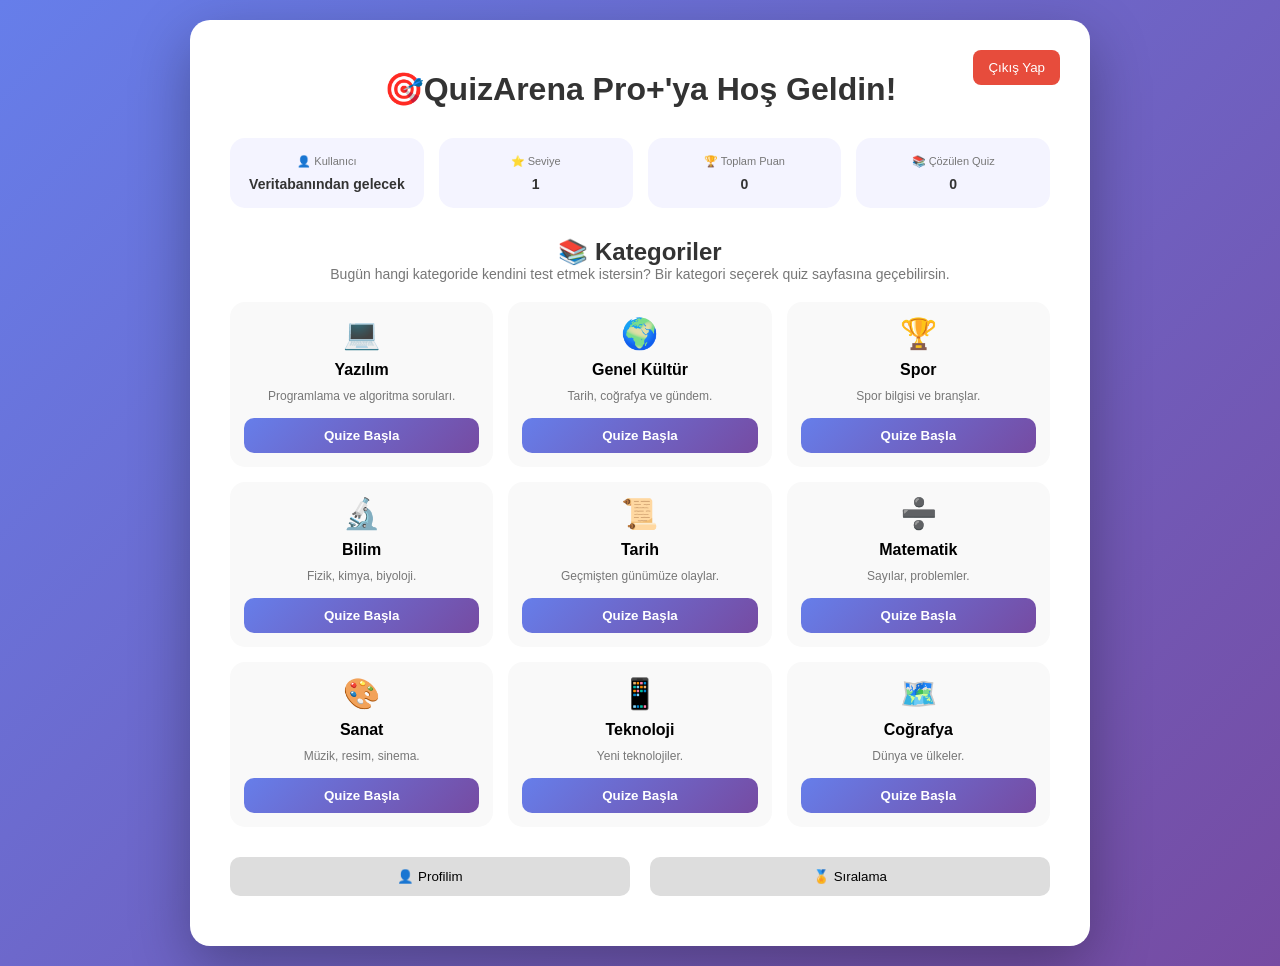
==== frontend/home.html @ d9ba3770 "frontend tamamlandi, quiz akisi ve sayfalar eklendi" ====
<!DOCTYPE html>
<html lang="tr">
<head>
    <meta charset="UTF-8">
    <meta name="viewport" content="width=device-width, initial-scale=1.0">
    <title>QuizArena Pro+ - Ana Sayfa</title>

    <link rel="stylesheet" href="css/home.css">
</head>
<body>

    <div class="container">

        <div class="home-card">

            <button type="button" class="logout-btn" id="logoutBtn">
                Çıkış Yap
            </button>

            <div class="welcome-area">
                <h2>🎯QuizArena Pro+'ya Hoş Geldin!</h2>
            </div>

            <div class="profile-info-box">
                <div class="profile-item">
                    <span class="profile-label">👤 Kullanıcı</span>
                    <strong id="profileUsername">Veritabanından gelecek</strong>
                </div>

                <div class="profile-item">
                    <span class="profile-label">⭐ Seviye</span>
                    <strong id="profileLevel">1</strong>
                </div>

                <div class="profile-item">
                    <span class="profile-label">🏆 Toplam Puan</span>
                    <strong id="profileScore">0</strong>
                </div>

                <div class="profile-item">
                    <span class="profile-label">📚 Çözülen Quiz</span>
                    <strong id="profileQuizCount">0</strong>
                </div>
            </div>

            <div class="section-title">
                <h3>📚 Kategoriler</h3>
                <p>Bugün hangi kategoride kendini test etmek istersin? Bir kategori seçerek quiz sayfasına geçebilirsin.</p>
            </div>

            <div class="category-grid">

    <div class="category-card" data-category="Yazılım">
        <div class="category-icon">💻</div>
        <h4>Yazılım</h4>
        <p>Programlama ve algoritma soruları.</p>
        <button class="start-btn">Quize Başla</button>
    </div>

    <div class="category-card" data-category="Genel Kültür">
        <div class="category-icon">🌍</div>
        <h4>Genel Kültür</h4>
        <p>Tarih, coğrafya ve gündem.</p>
        <button class="start-btn">Quize Başla</button>
    </div>

    <div class="category-card" data-category="Spor">
        <div class="category-icon">🏆</div>
        <h4>Spor</h4>
        <p>Spor bilgisi ve branşlar.</p>
        <button class="start-btn">Quize Başla</button>
    </div>

    <div class="category-card" data-category="Bilim">
        <div class="category-icon">🔬</div>
        <h4>Bilim</h4>
        <p>Fizik, kimya, biyoloji.</p>
        <button class="start-btn">Quize Başla</button>
    </div>

    <div class="category-card" data-category="Tarih">
        <div class="category-icon">📜</div>
        <h4>Tarih</h4>
        <p>Geçmişten günümüze olaylar.</p>
        <button class="start-btn">Quize Başla</button>
    </div>

    <div class="category-card" data-category="Matematik">
        <div class="category-icon">➗</div>
        <h4>Matematik</h4>
        <p>Sayılar, problemler.</p>
        <button class="start-btn">Quize Başla</button>
    </div>

    <div class="category-card" data-category="Sanat">
        <div class="category-icon">🎨</div>
        <h4>Sanat</h4>
        <p>Müzik, resim, sinema.</p>
        <button class="start-btn">Quize Başla</button>
    </div>

    <div class="category-card" data-category="Teknoloji">
        <div class="category-icon">📱</div>
        <h4>Teknoloji</h4>
        <p>Yeni teknolojiler.</p>
        <button class="start-btn">Quize Başla</button>
    </div>

    <div class="category-card" data-category="Coğrafya">
        <div class="category-icon">🗺️</div>
        <h4>Coğrafya</h4>
        <p>Dünya ve ülkeler.</p>
        <button class="start-btn">Quize Başla</button>
    </div>

</div>
            
            <div class="quick-actions">
                <button type="button" class="secondary-btn" id="profileBtn">
                    👤 Profilim
                </button>

                <button type="button" class="secondary-btn" id="leaderboardBtn">
                    🏅 Sıralama
                </button>
            </div>

        </div>

    </div>

    <script src="js/home.js"></script>

</body>
</html>
---- frontend/css/home.css ----
/* ========================================
   HOME.CSS - Ana Sayfa
   ======================================== */

* {
    margin: 0;
    padding: 0;
    box-sizing: border-box;
}

body {
    font-family: 'Segoe UI', Tahoma, Geneva, Verdana, sans-serif;
    background: linear-gradient(135deg, #667eea, #764ba2);
    min-height: 100vh;
}

.container {
    display: flex;
    justify-content: center;
    align-items: center;
    min-height: 100vh;
    padding: 20px;
}

.home-card {
    position: relative;
    background: white;
    border-radius: 20px;
    padding: 50px 40px;
    box-shadow: 0 20px 60px rgba(0, 0, 0, 0.3);
    width: 100%;
    max-width: 900px;
}

/* ========== WELCOME ========== */
.welcome-area {
    text-align: center;
    margin-bottom: 25px;
}

.welcome-area h2 {
    font-size: 32px;
    margin-bottom: 8px;
    color: #333;
}

.welcome-area p {
    color: #555;
    font-size: 16px;
}

/* ========== LOGOUT ========== */
.logout-btn {
    position: absolute;
    top: 30px;
    right: 30px;
    padding: 10px 15px;
    background: #e74c3c;
    color: white;
    border: none;
    border-radius: 8px;
    cursor: pointer;
    transition: transform 0.2s ease, background 0.2s ease;
}

.logout-btn:hover {
    background: #c0392b;
    transform: translateY(-2px);
}

/* ========== PROFİL ÖZETİ ========== */
.profile-info-box {
    margin: 30px auto;
    display: grid;
    grid-template-columns: repeat(4, 1fr);
    gap: 15px; /* kategori ile aynı boşluk */
    max-width: 100%; /* TAM GENİŞLİK */
}

.profile-item {
    height: 70px; /* küçültüldü */
    background: #f4f4ff;
    border-radius: 15px;
    padding: 10px; /* küçült */
    text-align: center;
    display: flex;
    flex-direction: column;
    align-items: center;
    justify-content: center;
    transition: transform 0.2s ease, box-shadow 0.2s ease;
}

.profile-item:hover {
    transform: translateY(-4px);
    box-shadow: 0 8px 20px rgba(102, 126, 234, 0.25);
}

.profile-label {
    display: block;
    color: #777;
    font-size: 11px;
    margin-bottom: 8px;
}

.profile-item strong {
    color: #333;
    font-size: 14px;
}

/* ========== KATEGORİ BAŞLIĞI ========== */
.section-title {
    text-align: center;
    margin-bottom: 20px;
}

.section-title h3 {
    color: #333;
    font-size: 24px;
}

.section-title p {
    color: #777;
    font-size: 14px;
}

/* ========== KATEGORİ KARTLARI ========== */
.category-grid {
    display: grid;
    grid-template-columns: repeat(3, 1fr);
    gap: 15px; /* boşluk azaltıldı */
}

.category-card {
    background: #f9f9f9;
    padding: 14px; /* 18 → 14 */
    border-radius: 15px;
    text-align: center;
    cursor: pointer;
    animation: floatCard 3s ease-in-out infinite;
    transition: transform 0.3s ease, box-shadow 0.3s ease;
}

.category-card:hover {
    transform: translateY(-10px) scale(1.04);
    box-shadow: 0 15px 35px rgba(102, 126, 234, 0.35);
}

@keyframes floatCard {
    0% {
        transform: translateY(0);
    }
    50% {
        transform: translateY(-6px);
    }
    100% {
        transform: translateY(0);
    }
}

.category-icon {
    font-size: 30px;
    margin-bottom: 10px;
}

.category-card h4 {
    margin-bottom: 10px;
    font-size: 16px;
}

.category-card p {
    font-size: 12px;
    color: #777;
    margin-bottom: 15px;
}

/* ========== QUIZ BUTONU ========== */
.start-btn {
    width: 100%;
    padding: 10px;
    border-radius: 10px;
    border: none;
    background: linear-gradient(135deg, #667eea, #764ba2);
    color: white;
    font-weight: bold;
    cursor: pointer;
    transition: transform 0.2s ease, box-shadow 0.2s ease;
}

.start-btn:hover {
    transform: translateY(-3px);
    box-shadow: 0 8px 20px rgba(102, 126, 234, 0.35);
}

/* ========== ALT BUTONLAR ========== */
.quick-actions {
    margin-top: 30px;
    display: flex;
    gap: 20px;
}

.secondary-btn {
    flex: 1;
    padding: 12px;
    border-radius: 10px;
    border: none;
    background: #ddd;
    cursor: pointer;
    transition: transform 0.2s ease, background 0.2s ease;
}

.secondary-btn:hover {
    background: #ccc;
    transform: translateY(-2px);
}

/* ========== TABLET ========== */
@media screen and (max-width: 768px) {
    .profile-info-box {
        grid-template-columns: repeat(2, 1fr);
    }

    .category-grid {
        grid-template-columns: 1fr;
    }
}

/* ========== MOBİL ========== */
@media screen and (max-width: 480px) {
    .home-card {
        padding: 30px 20px;
    }

    .welcome-area h2 {
        font-size: 24px;
    }

    .logout-btn {
        position: static;
        margin-bottom: 20px;
        width: 100%;
    }

    .profile-info-box {
        grid-template-columns: 1fr;
    }

    .quick-actions {
        flex-direction: column;
    }
}
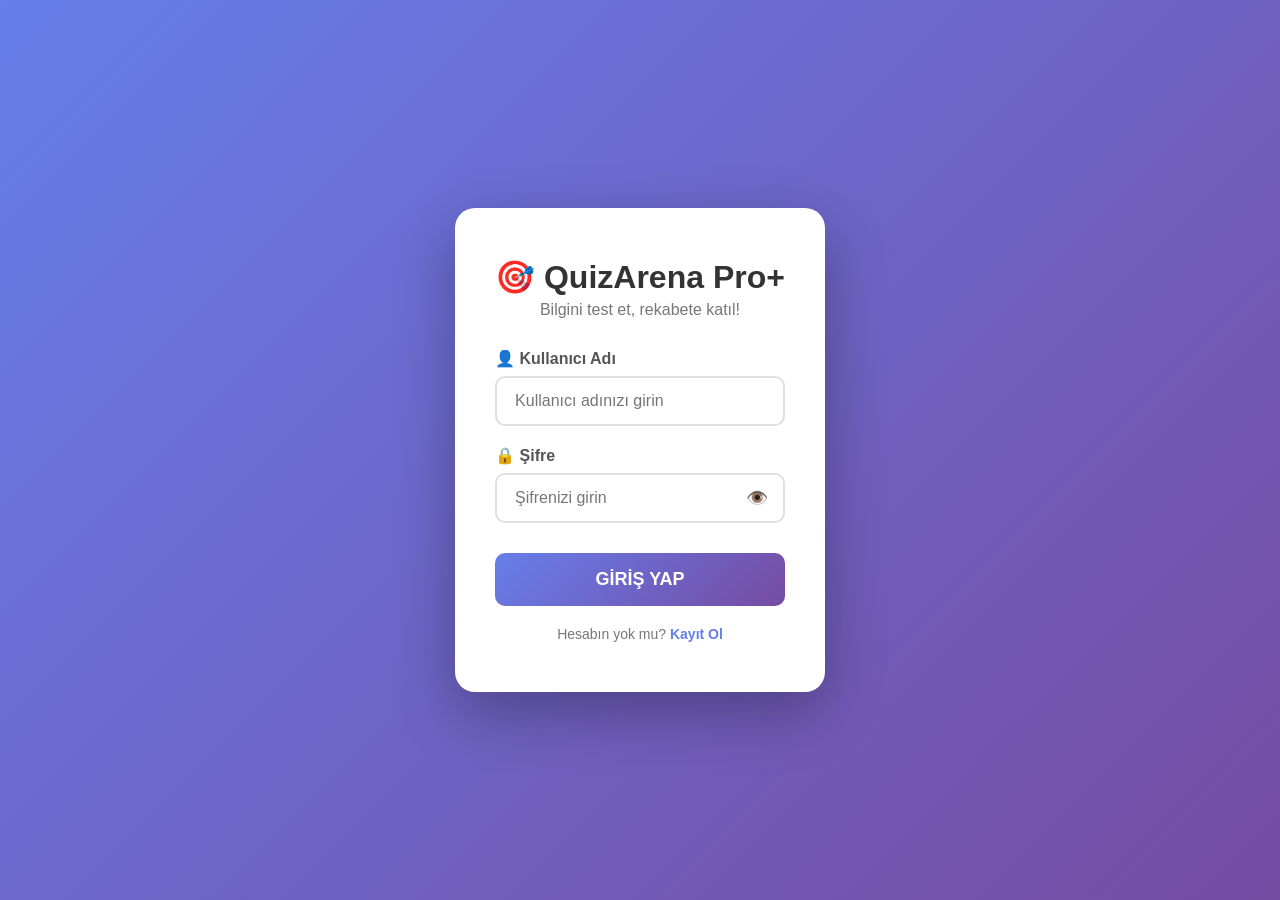
==== commit 03800504: "quiz sistemi soruları eklendi,veritabanından gerçek veriler çekildi" ====
--- a/frontend/home.html
+++ b/frontend/home.html
@@ -18,18 +18,13 @@
             </button>
 
             <div class="welcome-area">
-                <h2>🎯QuizArena Pro+'ya Hoş Geldin!</h2>
+                <h2>🎯 QuizArena Pro+'ya Hoş Geldin!</h2>
             </div>
 
             <div class="profile-info-box">
                 <div class="profile-item">
                     <span class="profile-label">👤 Kullanıcı</span>
                     <strong id="profileUsername">Veritabanından gelecek</strong>
-                </div>
-
-                <div class="profile-item">
-                    <span class="profile-label">⭐ Seviye</span>
-                    <strong id="profileLevel">1</strong>
                 </div>
 
                 <div class="profile-item">
@@ -45,75 +40,75 @@
 
             <div class="section-title">
                 <h3>📚 Kategoriler</h3>
-                <p>Bugün hangi kategoride kendini test etmek istersin? Bir kategori seçerek quiz sayfasına geçebilirsin.</p>
+                <p>Bugün hangi kategoride kendini test etmek istersin? Bir kategori seçerek zorluk seviyesine geçebilirsin.</p>
             </div>
 
             <div class="category-grid">
 
-    <div class="category-card" data-category="Yazılım">
-        <div class="category-icon">💻</div>
-        <h4>Yazılım</h4>
-        <p>Programlama ve algoritma soruları.</p>
-        <button class="start-btn">Quize Başla</button>
-    </div>
+                <div class="category-card" data-category="Yazılım">
+                    <div class="category-icon">💻</div>
+                    <h4>Yazılım</h4>
+                    <p>Programlama ve algoritma soruları.</p>
+                    <button class="start-btn">Quize Başla</button>
+                </div>
 
-    <div class="category-card" data-category="Genel Kültür">
-        <div class="category-icon">🌍</div>
-        <h4>Genel Kültür</h4>
-        <p>Tarih, coğrafya ve gündem.</p>
-        <button class="start-btn">Quize Başla</button>
-    </div>
+                <div class="category-card" data-category="Genel Kültür">
+                    <div class="category-icon">🌍</div>
+                    <h4>Genel Kültür</h4>
+                    <p>Tarih, coğrafya ve gündem.</p>
+                    <button class="start-btn">Quize Başla</button>
+                </div>
 
-    <div class="category-card" data-category="Spor">
-        <div class="category-icon">🏆</div>
-        <h4>Spor</h4>
-        <p>Spor bilgisi ve branşlar.</p>
-        <button class="start-btn">Quize Başla</button>
-    </div>
+                <div class="category-card" data-category="Spor">
+                    <div class="category-icon">🏆</div>
+                    <h4>Spor</h4>
+                    <p>Spor bilgisi ve branşlar.</p>
+                    <button class="start-btn">Quize Başla</button>
+                </div>
 
-    <div class="category-card" data-category="Bilim">
-        <div class="category-icon">🔬</div>
-        <h4>Bilim</h4>
-        <p>Fizik, kimya, biyoloji.</p>
-        <button class="start-btn">Quize Başla</button>
-    </div>
+                <div class="category-card" data-category="Bilim">
+                    <div class="category-icon">🔬</div>
+                    <h4>Bilim</h4>
+                    <p>Fizik, kimya, biyoloji.</p>
+                    <button class="start-btn">Quize Başla</button>
+                </div>
 
-    <div class="category-card" data-category="Tarih">
-        <div class="category-icon">📜</div>
-        <h4>Tarih</h4>
-        <p>Geçmişten günümüze olaylar.</p>
-        <button class="start-btn">Quize Başla</button>
-    </div>
+                <div class="category-card" data-category="Tarih">
+                    <div class="category-icon">📜</div>
+                    <h4>Tarih</h4>
+                    <p>Geçmişten günümüze olaylar.</p>
+                    <button class="start-btn">Quize Başla</button>
+                </div>
 
-    <div class="category-card" data-category="Matematik">
-        <div class="category-icon">➗</div>
-        <h4>Matematik</h4>
-        <p>Sayılar, problemler.</p>
-        <button class="start-btn">Quize Başla</button>
-    </div>
+                <div class="category-card" data-category="Matematik">
+                    <div class="category-icon">➗</div>
+                    <h4>Matematik</h4>
+                    <p>Sayılar, problemler.</p>
+                    <button class="start-btn">Quize Başla</button>
+                </div>
 
-    <div class="category-card" data-category="Sanat">
-        <div class="category-icon">🎨</div>
-        <h4>Sanat</h4>
-        <p>Müzik, resim, sinema.</p>
-        <button class="start-btn">Quize Başla</button>
-    </div>
+                <div class="category-card" data-category="Sanat">
+                    <div class="category-icon">🎨</div>
+                    <h4>Sanat</h4>
+                    <p>Müzik, resim, sinema.</p>
+                    <button class="start-btn">Quize Başla</button>
+                </div>
 
-    <div class="category-card" data-category="Teknoloji">
-        <div class="category-icon">📱</div>
-        <h4>Teknoloji</h4>
-        <p>Yeni teknolojiler.</p>
-        <button class="start-btn">Quize Başla</button>
-    </div>
+                <div class="category-card" data-category="Teknoloji">
+                    <div class="category-icon">📱</div>
+                    <h4>Teknoloji</h4>
+                    <p>Yeni teknolojiler.</p>
+                    <button class="start-btn">Quize Başla</button>
+                </div>
 
-    <div class="category-card" data-category="Coğrafya">
-        <div class="category-icon">🗺️</div>
-        <h4>Coğrafya</h4>
-        <p>Dünya ve ülkeler.</p>
-        <button class="start-btn">Quize Başla</button>
-    </div>
+                <div class="category-card" data-category="Coğrafya">
+                    <div class="category-icon">🗺️</div>
+                    <h4>Coğrafya</h4>
+                    <p>Dünya ve ülkeler.</p>
+                    <button class="start-btn">Quize Başla</button>
+                </div>
 
-</div>
+            </div>
             
             <div class="quick-actions">
                 <button type="button" class="secondary-btn" id="profileBtn">
